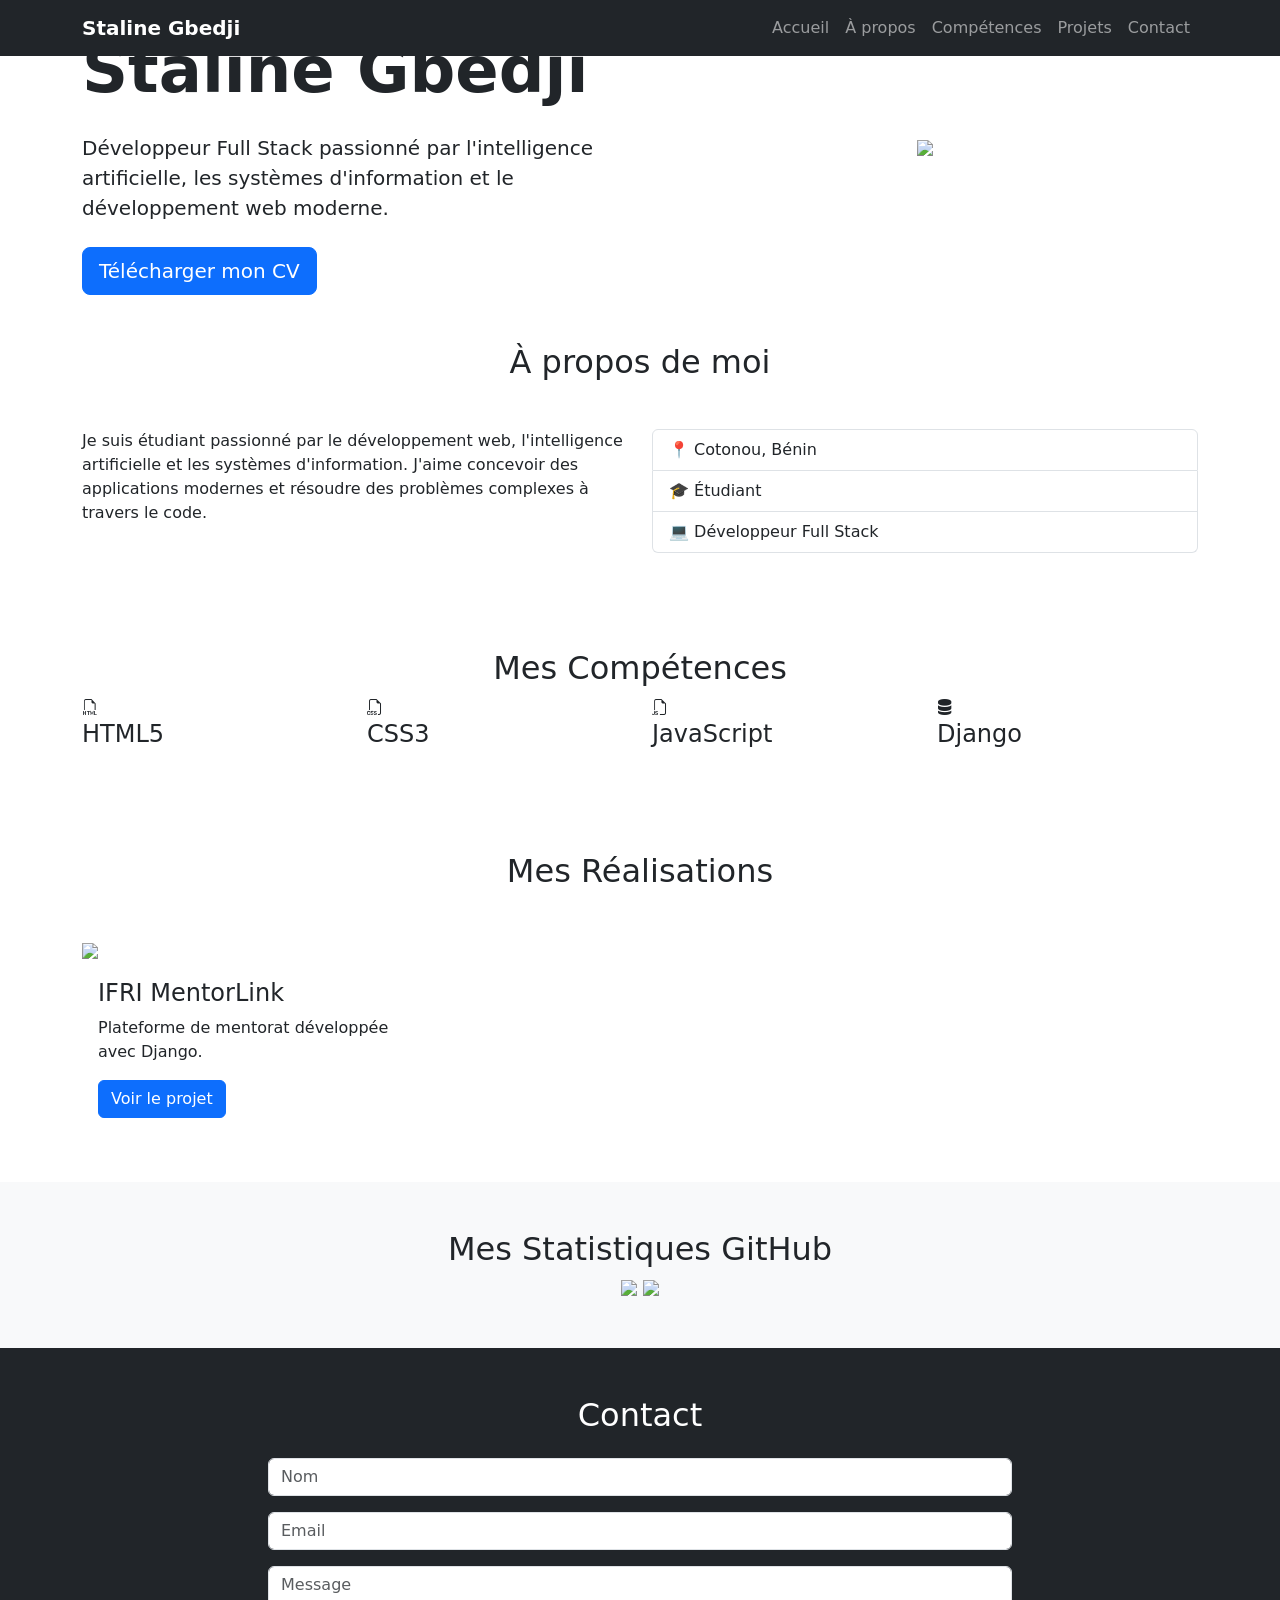
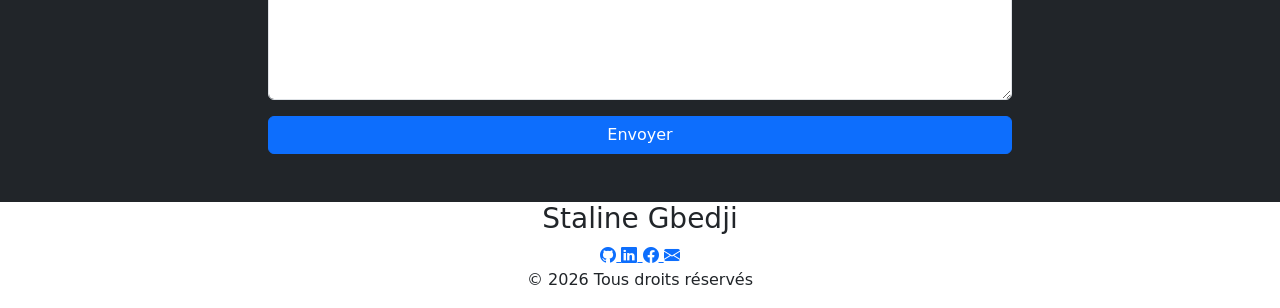
==== index.html @ 89a5f9d8 "Add files via upload" ====
<!DOCTYPE html>
<html lang="fr">
<head>
    <meta charset="UTF-8">
    <meta name="viewport" content="width=device-width, initial-scale=1.0">

    <title>Staline Gbedji | Développeur Web</title>

    <!-- Bootstrap -->
    <link href="https://cdn.jsdelivr.net/npm/bootstrap@5.3.3/dist/css/bootstrap.min.css" rel="stylesheet">

    <!-- Bootstrap Icons -->
    <link rel="stylesheet"
          href="https://cdn.jsdelivr.net/npm/bootstrap-icons@1.11.3/font/bootstrap-icons.min.css">

   
    <!-- AOS -->
    <link rel="stylesheet"
    href="https://unpkg.com/aos@2.3.4/dist/aos.css">

    <!-- Google Fonts -->
    <link href="https://fonts.googleapis.com/css2?family=Poppins:wght@300;400;500;700&display=swap"
    rel="stylesheet">

    <!-- CSS -->
    <link rel="stylesheet" href="css/style.css">
</head>

<body>

<!-- Navbar -->
<nav class="navbar navbar-expand-lg navbar-dark bg-dark fixed-top">
    <div class="container">
        <a class="navbar-brand fw-bold" href="#">
            Staline Gbedji
        </a>

        <button class="navbar-toggler" type="button"
                data-bs-toggle="collapse"
                data-bs-target="#menu">
            <span class="navbar-toggler-icon"></span>
        </button>

        <div class="collapse navbar-collapse" id="menu">
            <ul class="navbar-nav ms-auto">
                <li class="nav-item">
                    <a class="nav-link" href="#accueil">Accueil</a>
                </li>

                <li class="nav-item">
                    <a class="nav-link" href="#apropos">À propos</a>
                </li>

                <li class="nav-item">
                    <a class="nav-link" href="#competences">Compétences</a>
                </li>

                <li class="nav-item">
                    <a class="nav-link" href="#projets">Projets</a>
                </li>

                <li class="nav-item">
                    <a class="nav-link" href="#contact">Contact</a>
                </li>
            </ul>
        </div>
    </div>
</nav>

<!-- Hero -->
<section class="hero" id="accueil">

    <div id="particles-js"></div>

    <div class="container position-relative">

        <div class="row align-items-center">

            <div class="col-lg-6" data-aos="fade-right">

                <h5 class="text-primary">
                    Bonjour, je suis
                </h5>

                <h1 class="display-3 fw-bold">
                    Staline Gbedji
                </h1>

                <h2>
                    <span id="typed"></span>
                </h2>

                <p class="lead my-4">

                    Développeur Full Stack passionné par
                    l'intelligence artificielle,
                    les systèmes d'information
                    et le développement web moderne.

                </p>

                <a href="cv.pdf"
                   class="btn btn-primary btn-lg">

                    Télécharger mon CV

                </a>

            </div>

            <div class="col-lg-6 text-center"
                 data-aos="fade-left">

                <img src="images/profil.jpeg"
                     class="img-fluid hero-image">

            </div>

        </div>

    </div>

</section>

<!-- A propos -->
<section id="apropos" class="py-5">
    <div class="container">

        <h2 class="text-center mb-5">
            À propos de moi
        </h2>

        <div class="row">

            <div class="col-md-6">
                <p>
                    Je suis étudiant passionné par le développement web,
                    l'intelligence artificielle et les systèmes d'information.

                    J'aime concevoir des applications modernes et résoudre
                    des problèmes complexes à travers le code.
                </p>
            </div>

            <div class="col-md-6">
                <ul class="list-group">
                    <li class="list-group-item">
                        📍 Cotonou, Bénin
                    </li>

                    <li class="list-group-item">
                        🎓 Étudiant
                    </li>

                    <li class="list-group-item">
                        💻 Développeur Full Stack
                    </li>
                </ul>
            </div>

        </div>
    </div>
</section>

<!-- Compétences -->

<section class="py-5" id="competences">

    <div class="container">

        <h2 class="section-title text-center">
            Mes Compétences
        </h2>

        <div class="row g-4">

            <div class="col-md-3">
                <div class="skill-card">
                    <i class="bi bi-filetype-html"></i>
                    <h4>HTML5</h4>
                </div>
            </div>

            <div class="col-md-3">
                <div class="skill-card">
                    <i class="bi bi-filetype-css"></i>
                    <h4>CSS3</h4>
                </div>
            </div>

            <div class="col-md-3">
                <div class="skill-card">
                    <i class="bi bi-filetype-js"></i>
                    <h4>JavaScript</h4>
                </div>
            </div>

            <div class="col-md-3">
                <div class="skill-card">
                    <i class="bi bi-server"></i>
                    <h4>Django</h4>
                </div>
            </div>

        </div>

    </div>

</section>

<!-- Projets -->

<section id="projets" class="py-5">

    <div class="container">

        <h2 class="text-center mb-5">
            Mes Réalisations
        </h2>

        <div class="row g-4">

            <div class="col-md-4">

                <div class="project-card">

                    <img src="images/mentorlink.jpg"
                         class="img-fluid">

                    <div class="p-3">

                        <h4>IFRI MentorLink</h4>

                        <p>
                            Plateforme de mentorat
                            développée avec Django.
                        </p>

                        <a href="#"
                           class="btn btn-primary">

                           Voir le projet

                        </a>

                    </div>

                </div>

            </div>

        </div>

    </div>

</section>


<section class="py-5 bg-light">

    <div class="container text-center">

        <h2>Mes Statistiques GitHub</h2>

        <img
        src="https://github-readme-stats.vercel.app/api?username=sta-code&show_icons=true">

        <img
        src="https://github-readme-stats.vercel.app/api/top-langs/?username=sta-code">

    </div>

</section>



<!-- Contact -->
<section id="contact" class="py-5 bg-dark text-white">

    <div class="container">

        <h2 class="text-center mb-4">
            Contact
        </h2>

        <form class="col-md-8 mx-auto">

            <input type="text"
                   class="form-control mb-3"
                   placeholder="Nom">

            <input type="email"
                   class="form-control mb-3"
                   placeholder="Email">

            <textarea
                class="form-control mb-3"
                rows="5"
                placeholder="Message"></textarea>

            <button class="btn btn-primary w-100">
                Envoyer
            </button>

        </form>

    </div>
</section>


<footer class="footer">

    <div class="container text-center">

        <h3>Staline Gbedji</h3>

        <div class="socials">

            <a href="#">
                <i class="bi bi-github"></i>
            </a>

            <a href="#">
                <i class="bi bi-linkedin"></i>
            </a>

            <a href="#">
                <i class="bi bi-facebook"></i>
            </a>

            <a href="#">
                <i class="bi bi-envelope-fill"></i>
            </a>

        </div>

        <p>
            © 2026 Tous droits réservés
        </p>

    </div>

</footer>

<script src="https://cdn.jsdelivr.net/npm/bootstrap@5.3.3/dist/js/bootstrap.bundle.min.js"></script>
<script src="js/script.js"></script>



<script src="https://unpkg.com/aos@2.3.4/dist/aos.js"></script>

<script>
AOS.init({
duration:1000
});
</script>

<script src="https://cdn.jsdelivr.net/particles.js/2.0.0/particles.min.js"></script>
</body>
</html>
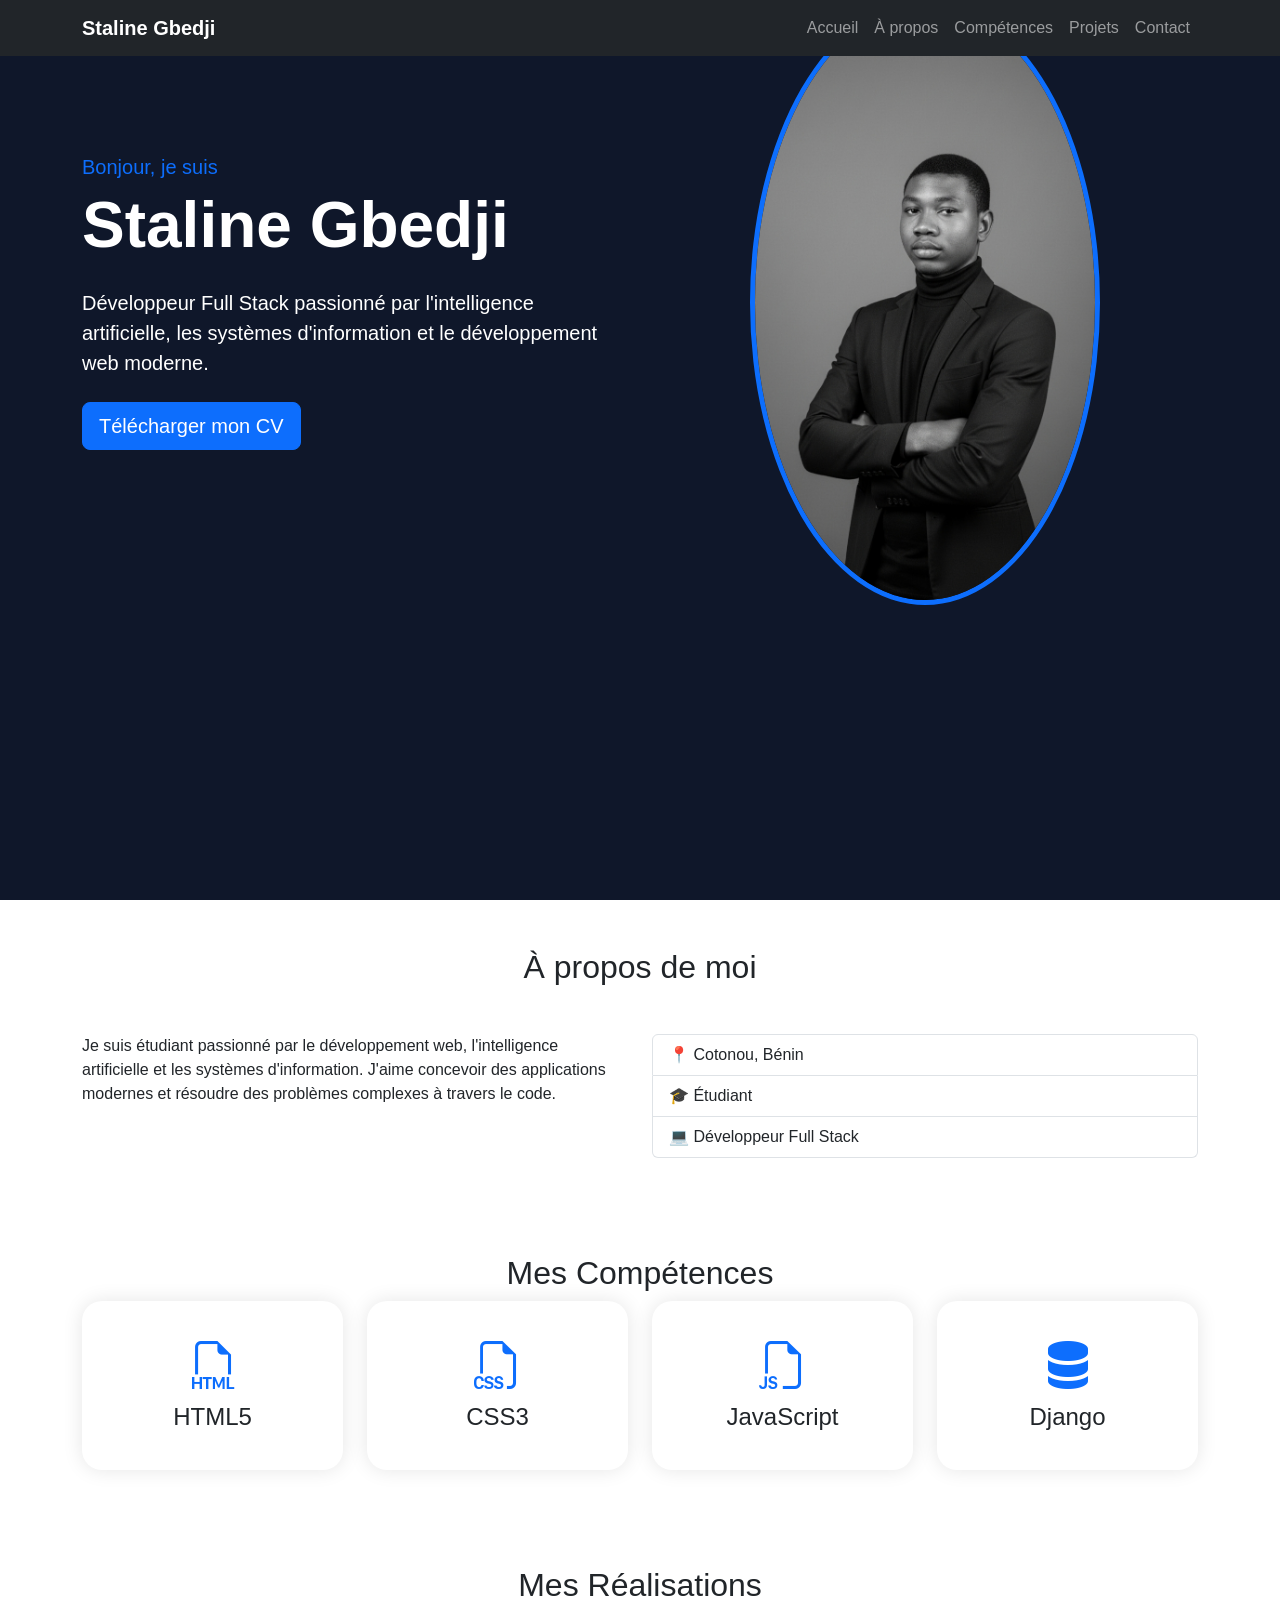
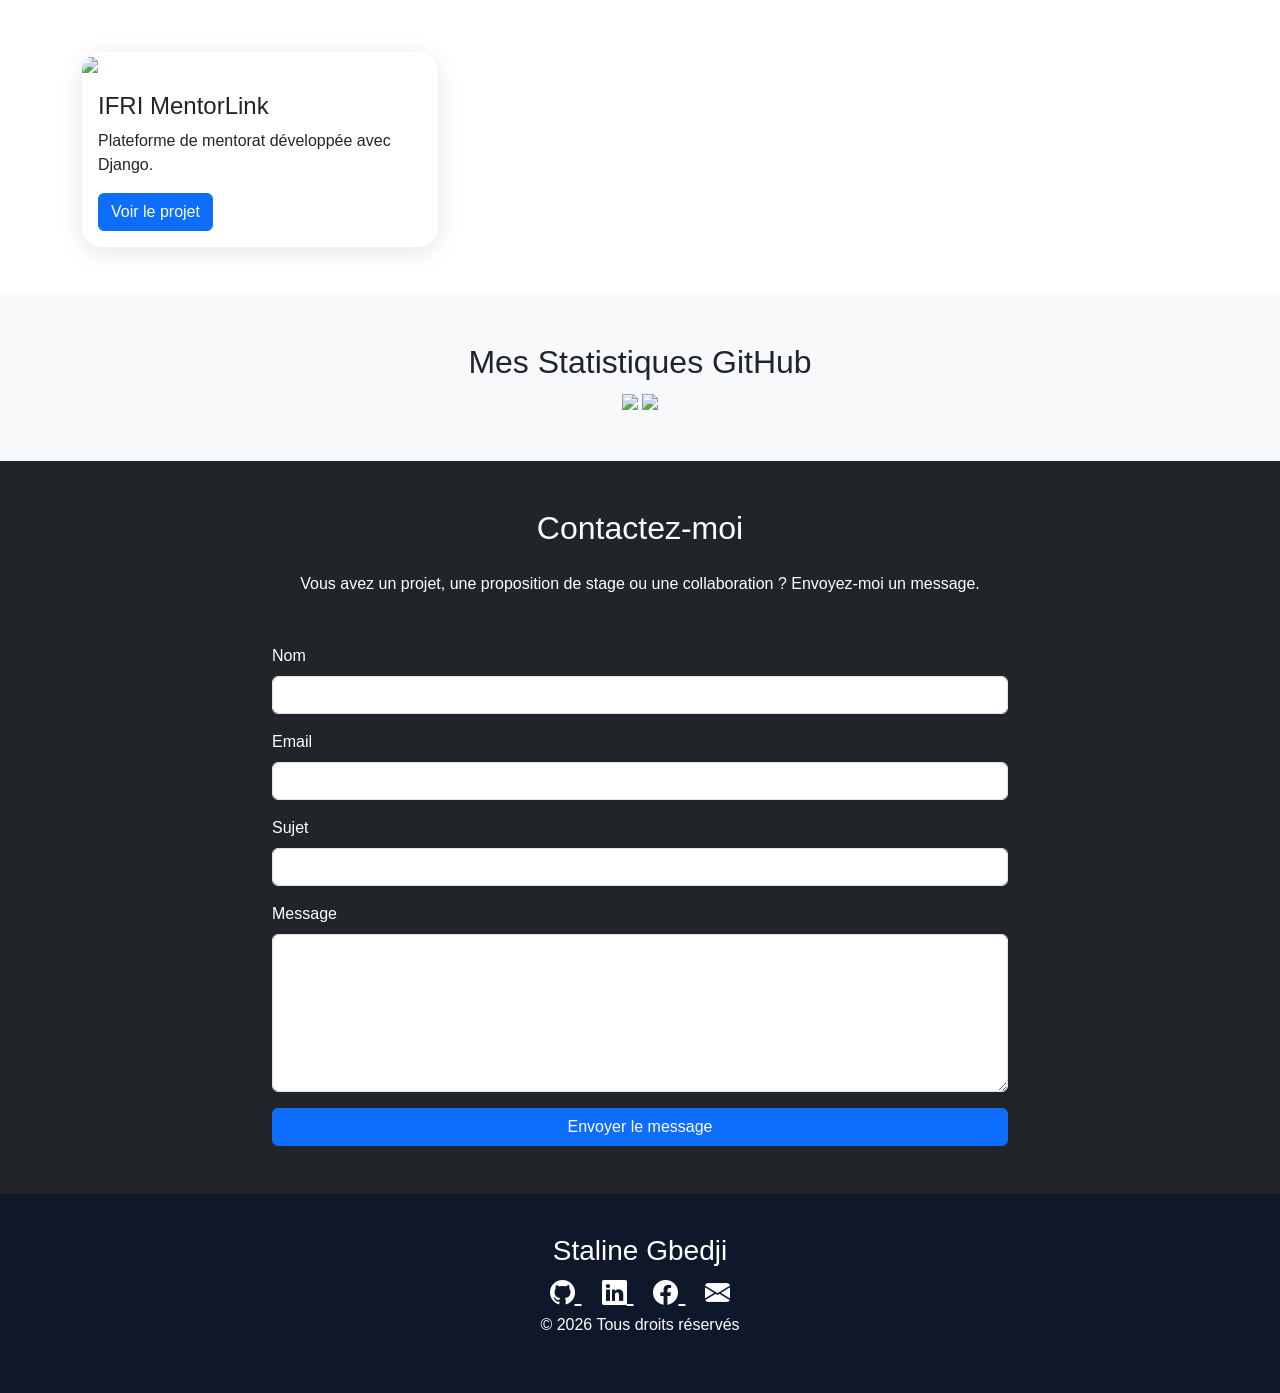
==== commit 24d15a2b: "modification de la partie messages" ====
--- a/index.html
+++ b/index.html
@@ -276,35 +276,99 @@
 
 <!-- Contact -->
 <section id="contact" class="py-5 bg-dark text-white">
-
     <div class="container">
 
         <h2 class="text-center mb-4">
-            Contact
+            Contactez-moi
         </h2>
 
-        <form class="col-md-8 mx-auto">
-
-            <input type="text"
-                   class="form-control mb-3"
-                   placeholder="Nom">
-
-            <input type="email"
-                   class="form-control mb-3"
-                   placeholder="Email">
-
-            <textarea
-                class="form-control mb-3"
-                rows="5"
-                placeholder="Message"></textarea>
-
-            <button class="btn btn-primary w-100">
-                Envoyer
-            </button>
-
-        </form>
-
-    </div>
+        <p class="text-center mb-5">
+            Vous avez un projet, une proposition de stage ou une collaboration ?
+            Envoyez-moi un message.
+        </p>
+
+        <div class="row justify-content-center">
+
+            <div class="col-lg-8">
+
+                <form
+                    action="https://formspree.io/f/xbdvonoq"
+                    method="POST">
+
+                    <div class="mb-3">
+
+                        <label class="form-label">
+                            Nom
+                        </label>
+
+                        <input
+                            type="text"
+                            name="Nom"
+                            class="form-control"
+                            required>
+
+                    </div>
+
+                    <div class="mb-3">
+
+                        <label class="form-label">
+                            Email
+                        </label>
+
+                        <input
+                            type="email"
+                            name="Email"
+                            class="form-control"
+                            required>
+
+                    </div>
+
+                    <div class="mb-3">
+
+                        <label class="form-label">
+                            Sujet
+                        </label>
+
+                        <input
+                            type="text"
+                            name="Sujet"
+                            class="form-control"
+                            required>
+
+                    </div>
+
+                    <div class="mb-3">
+
+                        <label class="form-label">
+                            Message
+                        </label>
+
+                        <textarea
+                            name="Message"
+                            rows="6"
+                            class="form-control"
+                            required></textarea>
+
+                    </div>
+                    <input
+                    type="hidden"
+                    name="_next"
+                    value="https://sta-code.github.io/my-site/merci.html">
+                    <button
+                        class="btn btn-primary w-100">
+
+                        Envoyer le message
+
+                    </button>
+
+                </form>
+
+            </div>
+
+        </div>
+
+    </div>
+
 </section>
 
 
--- a/css/style.css
+++ b/css/style.css
@@ -0,0 +1,66 @@
+:root{
+    --primary:#0d6efd;
+    --dark:#0f172a;
+}
+
+body{
+    font-family:'Poppins',sans-serif;
+    overflow-x:hidden;
+}
+
+.hero{
+    min-height:100vh;
+    background:#0f172a;
+    color:white;
+    position:relative;
+}
+
+.hero-image{
+    width:350px;
+    border-radius:50%;
+    border:5px solid #0d6efd;
+}
+
+.skill-card{
+    text-align:center;
+    padding:30px;
+    background:white;
+    border-radius:20px;
+    box-shadow:0 0 20px rgba(0,0,0,.1);
+    transition:.4s;
+}
+
+.skill-card:hover{
+    transform:translateY(-10px);
+}
+
+.skill-card i{
+    font-size:3rem;
+    color:#0d6efd;
+}
+
+.project-card{
+    overflow:hidden;
+    border-radius:20px;
+    box-shadow:0 5px 25px rgba(0,0,0,.1);
+}
+
+.project-card img{
+    transition:.5s;
+}
+
+.project-card:hover img{
+    transform:scale(1.1);
+}
+
+.footer{
+    background:#0f172a;
+    color:white;
+    padding:40px;
+}
+
+.socials a{
+    color:white;
+    margin:10px;
+    font-size:25px;
+}
